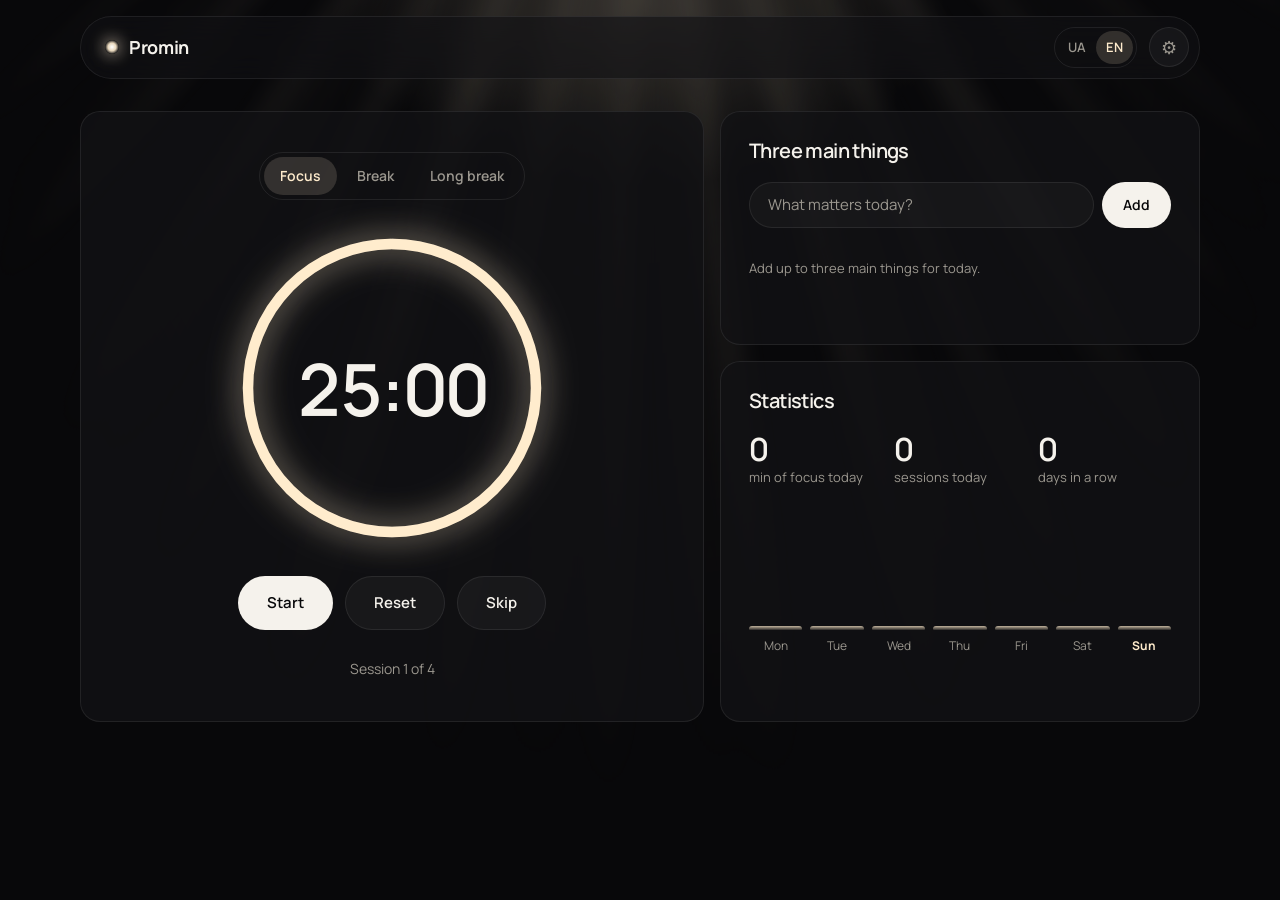
==== app.html @ d6ed8465 "Промінь: лендінг і PWA-застосунок таймера фокусу Co-Authored-By: Claude Opus 5.5 <noreply@anthropic." ====
<!DOCTYPE html>
<html lang="uk">
<head>
  <meta charset="UTF-8">
  <meta name="viewport" content="width=device-width, initial-scale=1.0">
  <title data-i18n="page.title">Промінь — застосунок</title>
  <link rel="preconnect" href="https://fonts.googleapis.com">
  <link rel="preconnect" href="https://fonts.gstatic.com" crossorigin>
  <link href="https://fonts.googleapis.com/css2?family=Manrope:wght@400;500;600;700&display=swap" rel="stylesheet">
  <link rel="stylesheet" href="css/style.css">
  <link rel="stylesheet" href="css/app.css">
  <link rel="manifest" href="manifest.webmanifest">
  <link rel="icon" href="icons/icon.svg" type="image/svg+xml">
  <meta name="theme-color" content="#08080a">
  <link rel="apple-touch-icon" href="icons/icon-maskable-512.png">
  <meta name="apple-mobile-web-app-status-bar-style" content="black">
</head>
<body>

  <!-- Фон: промені світла -->
  <div class="app-bg" aria-hidden="true">
    <div class="rays"></div>
  </div>

  <!-- Шапка застосунку -->
  <header class="app-header">
    <a href="index.html" class="logo" data-i18n="brand">Промінь</a>
    <div class="app-header-actions">
           <button type="button" class="btn btn-ghost btn-small install-button" id="install" hidden>
        <svg class="install-icon" viewBox="0 0 24 24" aria-hidden="true">
          <path d="M12 4v11M7.5 10.5 12 15l4.5-4.5M5 19h14"/>
        </svg>
        <span class="install-text" data-i18n="app.install">Встановити</span>
      </button>
      <div class="lang" role="group" data-i18n-label="language" aria-label="Мова">
        <button type="button" class="lang-option" data-lang="uk">UA</button>
        <button type="button" class="lang-option" data-lang="en">EN</button>
      </div>
      <button type="button" class="icon-button" id="settings-open" data-i18n-label="settings.open" aria-label="Налаштування">⚙</button>
    </div>
  </header>

  <main class="app">

    <!-- 1. Таймер -->
    <section class="panel timer-panel">
      <h1 class="visually-hidden" data-i18n="timer.heading">Таймер фокусу</h1>

      <div class="modes">
        <button type="button" class="mode is-active" data-mode="focus" data-i18n="mode.focus">Фокус</button>
        <button type="button" class="mode" data-mode="short" data-i18n="mode.short">Перерва</button>
        <button type="button" class="mode" data-mode="long" data-i18n="mode.long">Довга перерва</button>
      </div>

      <div class="timer">
        <svg class="timer-ring" viewBox="0 0 120 120" aria-hidden="true">
          <circle class="timer-track" cx="60" cy="60" r="54"></circle>
          <circle class="timer-progress" cx="60" cy="60" r="54" pathLength="100"></circle>
        </svg>
        <p class="timer-time">25:00</p>
      </div>

      <p class="current-task" hidden>
        <span data-i18n="timer.now">Зараз:</span>
        <strong class="current-task-title"></strong>
      </p>

      <div class="timer-buttons">
        <button type="button" class="btn btn-primary" id="timer-start">Старт</button>
        <button type="button" class="btn btn-ghost" id="timer-reset" data-i18n="timer.reset">Скинути</button>
        <button type="button" class="btn btn-ghost" id="timer-skip" data-i18n="timer.skip">Пропустити</button>
      </div>

      <p class="session-count">Сесія 1 з 4</p>
    </section>

    <!-- 2. Три головні справи -->
    <section class="panel tasks-panel">
      <h2 class="panel-title" data-i18n="tasks.title">Три головні справи</h2>

      <form class="task-form" id="task-form">
        <input type="text" name="title" placeholder="Що важливе сьогодні?" maxlength="80" required>
        <button type="submit" class="btn btn-primary btn-small" data-i18n="tasks.add">Додати</button>
      </form>

      <ul class="task-list" id="task-list"></ul>

      <template id="task-template">
        <li class="task">
          <button type="button" class="task-check" aria-label="Позначити виконаною"></button>
          <button type="button" class="task-title"></button>
          <span class="task-sessions"></span>
          <button type="button" class="task-delete" aria-label="Видалити">×</button>
        </li>
      </template>

      <p class="panel-hint">Натисни на задачу, щоб працювати над нею.</p>
    </section>

    <!-- 3. Статистика -->
    <section class="panel stats-panel">
      <h2 class="panel-title" data-i18n="stats.title">Статистика</h2>

      <div class="stats">
        <div class="stat">
          <p class="stat-value" id="stat-minutes">0</p>
          <p class="stat-label" data-i18n="stats.minutes">хв фокусу сьогодні</p>
        </div>
        <div class="stat">
          <p class="stat-value" id="stat-sessions">0</p>
          <p class="stat-label" id="stat-sessions-label">сесій сьогодні</p>
        </div>
        <div class="stat">
          <p class="stat-value" id="stat-streak">0</p>
          <p class="stat-label" id="stat-streak-label">днів поспіль</p>
        </div>
      </div>

      <div class="week" id="week" data-i18n-label="stats.week" aria-label="Хвилини фокусу за цей тиждень"></div>
    </section>

  </main>

  <!-- Налаштування -->
  <dialog class="settings" id="settings" aria-labelledby="settings-title">
    <form method="dialog" class="settings-form" id="settings-form">
      <h2 class="settings-title" id="settings-title" data-i18n="settings.title">Налаштування</h2>

      <div class="settings-grid">
        <label class="field">
          <span data-i18n="settings.focus">Фокус, хв</span>
          <input type="number" name="focus" min="1" max="90" required>
        </label>
        <label class="field">
          <span data-i18n="settings.short">Перерва, хв</span>
          <input type="number" name="short" min="1" max="30" required>
        </label>
        <label class="field">
          <span data-i18n="settings.long">Довга перерва, хв</span>
          <input type="number" name="long" min="1" max="60" required>
        </label>
        <label class="field">
          <span data-i18n="settings.longEvery">Сесій до довгої перерви</span>
          <input type="number" name="longEvery" min="2" max="8" required>
        </label>
      </div>

      <label class="toggle">
        <input type="checkbox" name="sound">
            <span data-i18n="settings.sound">Звук і вібрація наприкінці сесії</span>
      </label>
      <label class="toggle">
        <input type="checkbox" name="autoStart">
        <span data-i18n="settings.autoStart">Автоматично запускати наступний режим</span>
      </label>
            <label class="toggle">
        <input type="checkbox" name="keepAwake">
        <span data-i18n="settings.keepAwake">Не гасити екран, поки йде таймер</span>
      </label>

      <div class="settings-actions">
        <button type="button" class="btn btn-ghost btn-small" id="sound-test" data-i18n="settings.soundTest">Перевірити звук</button>
        <div class="settings-buttons">
          <button type="submit" value="cancel" class="btn btn-ghost btn-small" formnovalidate data-i18n="settings.cancel">Скасувати</button>
          <button type="submit" value="save" class="btn btn-primary btn-small" data-i18n="settings.save">Зберегти</button>
        </div>
      </div>
    </form>
  </dialog>

  <script type="module" src="js/app/main.js"></script>
</body>
</html>
---- css/style.css ----
/* =========================================
   1. ЗМІННІ
   ========================================= */
:root {
  /* Кольори */
  --color-bg: #08080a;                        /* майже чорний фон */
  --color-surface: rgba(255, 255, 255, 0.04); /* фон карток */
  --color-border: rgba(255, 255, 255, 0.08);  /* тонкі рамки */
  --color-text: #f5f2ec;                      /* теплий білий */
  --color-text-muted: #9b978f;                /* другорядний текст */
  --color-light: 255, 236, 205;               /* колір світла (R, G, B) */

  /* Шрифт */
  --font: 'Manrope', sans-serif;

  /* Розміри */
  --container: 1120px;
  --section-space: 140px;
  --gutter: max(24px, (100% - var(--container)) / 2);
  --radius: 20px;
}

/* =========================================
   2. СКИДАННЯ
   ========================================= */
*,
*::before,
*::after {
  margin: 0;
  padding: 0;
  box-sizing: border-box;
}

html {
  scroll-behavior: smooth;
}

body {
  background-color: var(--color-bg);
  color: var(--color-text);
  font-family: var(--font);
  font-size: 17px;
  line-height: 1.6;
}

img,
svg {
  display: block;
  max-width: 100%;
}

a {
  color: inherit;
  text-decoration: none;
}

ul {
  list-style: none;
}

button {
  font: inherit;
  color: inherit;
}

/* =========================================
   3. ТИПОГРАФІКА
   ========================================= */
h1,
h2,
h3 {
  font-weight: 600;
  line-height: 1.1;
  letter-spacing: -0.03em;
}

h1 {
  font-size: clamp(44px, 7vw, 88px);
}

h2 {
  font-size: clamp(34px, 4.5vw, 56px);
}

h3 {
  font-size: 22px;
  letter-spacing: -0.01em;
}

p {
  max-width: 60ch;
}

/* =========================================
   4. СЕКЦІЇ
   ========================================= */
section {
  padding: var(--section-space) var(--gutter);
}

section > h2 {
  max-width: 18ch;
  margin: 0 auto 64px;
  text-align: center;
}

.eyebrow {
  margin: 0 auto 16px;
  text-align: center;
  font-size: 13px;
  font-weight: 600;
  letter-spacing: 0.2em;
  text-transform: uppercase;
  color: rgba(var(--color-light), 0.75);
}

/* =========================================
   5. ПРОМЕНІ СВІТЛА
   ========================================= */
.hero,
.finale {
  position: relative;
  isolation: isolate;
  overflow: hidden;
}

.hero {
  min-height: 100vh;
}

.rays {
  position: absolute;
  inset: 0;
  z-index: -1;
  pointer-events: none;
  background: radial-gradient(ellipse 35% 30% at 50% 0%, rgba(var(--color-light), 0.3), transparent 70%);
  mask-image: radial-gradient(ellipse 55% 90% at 50% 0%, #000 25%, transparent 100%);
}

.rays::before,
.rays::after {
  content: '';
  position: absolute;
  top: -50%;
  left: 50%;
  width: 200%;
  height: 150%;
  translate: -50% 0;
  transform-origin: 50% 0;
  background: repeating-conic-gradient(
    from 180deg at 50% 0%,
    transparent 0deg,
    rgba(var(--color-light), 0.18) 1.5deg,
    transparent 3deg,
    transparent 8deg
  );
  filter: blur(12px);
  animation: rays-sway 14s ease-in-out infinite alternate;
}

.rays::after {
  background: repeating-conic-gradient(
    from 183deg at 50% 0%,
    transparent 0deg,
    rgba(var(--color-light), 0.12) 2deg,
    transparent 4deg,
    transparent 13deg
  );
  filter: blur(22px);
  animation-duration: 19s;
  animation-direction: alternate-reverse;
}

@keyframes rays-sway {
  from {
    rotate: -3deg;
  }
  to {
    rotate: 3deg;
  }
}

/* =========================================
   6. КНОПКИ
   ========================================= */
.btn {
  display: inline-flex;
  align-items: center;
  justify-content: center;
  padding: 14px 28px;
  border: 1px solid transparent;
  border-radius: 999px;
  font-size: 15px;
  font-weight: 600;
  cursor: pointer;
  transition: translate 0.3s ease, box-shadow 0.3s ease, border-color 0.3s ease;
}

.btn:hover {
  translate: 0 -2px;
}

.btn-primary {
  background-color: var(--color-text);
  color: var(--color-bg);
}

.btn-primary:hover {
  box-shadow: 0 0 32px rgba(var(--color-light), 0.45);
}

.btn-ghost {
  background-color: var(--color-surface);
  border-color: var(--color-border);
}

.btn-ghost:hover {
  border-color: rgba(var(--color-light), 0.4);
}

.btn-small {
  padding: 10px 20px;
  font-size: 14px;
}

/* =========================================
   7. ШАПКА
   ========================================= */
.header {
  position: fixed;
  top: 16px;
  left: 50%;
  translate: -50% 0;
  z-index: 100;
  width: min(100% - 32px, var(--container));
  display: flex;
  align-items: center;
  justify-content: space-between;
  gap: 24px;
  padding: 10px 10px 10px 24px;
  border: 1px solid var(--color-border);
  border-radius: 999px;
  background-color: rgba(18, 18, 20, 0.6);
  backdrop-filter: blur(16px);
}

.logo {
  display: flex;
  align-items: center;
  gap: 10px;
  font-size: 18px;
  font-weight: 700;
  letter-spacing: -0.02em;
}

.logo::before {
  content: '';
  width: 14px;
  height: 14px;
  border-radius: 50%;
  background: radial-gradient(circle, #ffffff 0%, rgba(var(--color-light), 0.9) 40%, transparent 72%);
  box-shadow: 0 0 16px rgba(var(--color-light), 0.8);
}

.nav ul {
  display: flex;
  gap: 32px;
}

.nav a {
  font-size: 15px;
  color: var(--color-text-muted);
  transition: color 0.3s ease;
}

.nav a:hover {
  color: var(--color-text);
}

/* =========================================
   8. ПЕРШИЙ ЕКРАН
   ========================================= */
.hero {
  display: flex;
  flex-direction: column;
  align-items: center;
  text-align: center;
  padding-top: 180px;
  padding-bottom: 120px;
}

.badge {
  margin-bottom: 28px;
  padding: 6px 16px;
  border: 1px solid rgba(var(--color-light), 0.25);
  border-radius: 999px;
  background-color: rgba(var(--color-light), 0.06);
  font-size: 14px;
  color: rgba(var(--color-light), 0.9);
}

.hero h1 {
  max-width: 14ch;
  padding-bottom: 0.1em;
  text-wrap: balance;
  background: linear-gradient(to bottom, #ffffff 30%, rgba(255, 255, 255, 0.55));
  -webkit-background-clip: text;
  background-clip: text;
  color: transparent;
}

.hero-text {
  max-width: 46ch;
  margin-top: 20px;
  font-size: 19px;
  color: var(--color-text-muted);
}

.hero-buttons {
  display: flex;
  flex-wrap: wrap;
  justify-content: center;
  gap: 12px;
  margin-top: 40px;
}

/* --- Скляна картка застосунку --- */
.app-card {
  width: min(100%, 420px);
  margin-top: 72px;
  padding: 24px 28px 28px;
  text-align: left;
  border: 1px solid var(--color-border);
  border-radius: var(--radius);
  background: linear-gradient(to bottom, rgba(255, 255, 255, 0.08), rgba(255, 255, 255, 0.02));
  backdrop-filter: blur(20px);
  box-shadow:
    0 40px 80px rgba(0, 0, 0, 0.5),
    inset 0 1px 0 rgba(255, 255, 255, 0.1);
}

.app-card-dots {
  display: flex;
  gap: 6px;
  margin-bottom: 24px;
}

.app-card-dots span {
  width: 10px;
  height: 10px;
  border-radius: 50%;
  background-color: rgba(255, 255, 255, 0.15);
}

.app-card-label {
  font-size: 13px;
  letter-spacing: 0.15em;
  text-transform: uppercase;
  color: var(--color-text-muted);
}

.app-card-time {
  margin: 4px 0 20px;
  font-size: 64px;
  font-weight: 600;
  line-height: 1.1;
  letter-spacing: -0.04em;
  font-variant-numeric: tabular-nums;
}

.app-card-tasks {
  display: grid;
  gap: 12px;
  padding-top: 20px;
  border-top: 1px solid var(--color-border);
}

.app-card-tasks li {
  display: flex;
  align-items: center;
  gap: 12px;
  font-size: 15px;
}

.app-card-tasks li::before {
  content: '';
  display: grid;
  place-items: center;
  flex-shrink: 0;
  width: 18px;
  height: 18px;
  border: 1.5px solid rgba(255, 255, 255, 0.25);
  border-radius: 50%;
  font-size: 11px;
  font-weight: 700;
}

.app-card-tasks li.is-done {
  color: var(--color-text-muted);
  text-decoration: line-through;
}

.app-card-tasks li.is-done::before {
  content: '✓';
  border-color: transparent;
  background-color: rgba(var(--color-light), 0.9);
  color: var(--color-bg);
  box-shadow: 0 0 12px rgba(var(--color-light), 0.6);
}

/* =========================================
   9. МОЖЛИВОСТІ: BENTO-СІТКА
   ========================================= */
.bento {
  display: grid;
  grid-template-columns: repeat(3, 1fr);
  gap: 16px;
}

.card {
  position: relative;
  isolation: isolate;
  padding: 32px;
  border: 1px solid var(--color-border);
  border-radius: var(--radius);
  background-color: var(--color-surface);
}

.card h3 {
  margin-bottom: 10px;
}

.card p {
  font-size: 16px;
  color: var(--color-text-muted);
}

.card-large {
  grid-column: span 2;
  grid-row: span 2;
  display: flex;
  flex-direction: column;
}

.card-wide {
  grid-column: span 3;
  display: grid;
  grid-template-columns: 1fr 1fr;
  align-items: center;
  gap: 48px;
}

/* --- Світло всередині картки, що йде за курсором --- */
.card::before {
  content: '';
  position: absolute;
  inset: 0;
  z-index: -1;
  border-radius: inherit;
  background: radial-gradient(400px circle at var(--x, 50%) var(--y, 50%), rgba(var(--color-light), 0.12), transparent 60%);
  opacity: 0;
  transition: opacity 0.4s ease;
  pointer-events: none;
}

.card:hover::before {
  opacity: 1;
}

/* --- Рамка, що підсвічується біля курсора --- */
.card::after {
  content: '';
  position: absolute;
  inset: -1px;
  padding: 1px;
  border-radius: inherit;
  background: radial-gradient(300px circle at var(--x, 50%) var(--y, 50%), rgba(var(--color-light), 1), transparent 70%);
  mask:
    linear-gradient(#000 0 0) content-box,
    linear-gradient(#000 0 0);
  mask-composite: exclude;
  opacity: 0;
  transition: opacity 0.4s ease;
  pointer-events: none;
}

.bento:hover .card::after {
  opacity: 1;
}

/* --- Ілюстрації в картках --- */
.ring {
  position: relative;
  display: grid;
  place-items: center;
  width: 200px;
  aspect-ratio: 1;
  margin: auto auto 0;
  font-size: 36px;
  font-weight: 600;
  letter-spacing: -0.03em;
  font-variant-numeric: tabular-nums;
}

.ring::before {
  content: '';
  position: absolute;
  inset: 0;
  border-radius: 50%;
  background: conic-gradient(rgba(var(--color-light), 0.9) 72%, rgba(255, 255, 255, 0.08) 0);
  mask: radial-gradient(farthest-side, transparent calc(100% - 8px), #000 calc(100% - 7px));
}

.switch {
  position: relative;
  width: 52px;
  height: 30px;
  margin-bottom: 28px;
  border-radius: 999px;
  background-color: rgba(var(--color-light), 0.85);
  box-shadow: 0 0 20px rgba(var(--color-light), 0.35);
}

.switch::after {
  content: '';
  position: absolute;
  top: 3px;
  right: 3px;
  width: 24px;
  height: 24px;
  border-radius: 50%;
  background-color: var(--color-bg);
}

.card-number {
  margin-bottom: 20px;
  font-size: 56px;
  font-weight: 600;
  line-height: 1;
  letter-spacing: -0.04em;
  color: rgba(var(--color-light), 0.95);
  text-shadow: 0 0 24px rgba(var(--color-light), 0.5);
}

.bars {
  display: flex;
  align-items: flex-end;
  gap: 10px;
  height: 120px;
}

.bars span {
  flex: 1;
  height: var(--h);
  border-radius: 6px 6px 2px 2px;
  background: linear-gradient(to top, rgba(var(--color-light), 0.12), rgba(var(--color-light), 0.75));
}

/* =========================================
   10. ЖИВЕ ДЕМО: ТАЙМЕР
   ========================================= */
.demo h2 {
  margin-bottom: 20px;
}

.section-text {
  margin: 0 auto 56px;
  text-align: center;
  text-wrap: balance;
  color: var(--color-text-muted);
}

.timer {
  position: relative;
  isolation: isolate;
  width: min(320px, 80vw);
  margin: 0 auto;
}

.timer::before {
  content: '';
  position: absolute;
  inset: 10%;
  z-index: -1;
  border-radius: 50%;
  background: radial-gradient(circle, rgba(var(--color-light), 0.18), transparent 70%);
  opacity: 0;
  transition: opacity 0.6s ease;
}

.timer.is-running::before {
  opacity: 1;
}

.timer-ring {
  width: 100%;
  overflow: visible;
  rotate: -90deg;
}

.timer-track,
.timer-progress {
  fill: none;
  stroke-width: 4;
}

.timer-track {
  stroke: rgba(255, 255, 255, 0.08);
}

.timer-progress {
  stroke: rgb(var(--color-light));
  stroke-linecap: round;
  stroke-dasharray: 100;
  stroke-dashoffset: 0;
  filter: drop-shadow(0 0 6px rgba(var(--color-light), 0.7));
  transition: stroke-dashoffset 1s linear;
}

.timer-time {
  position: absolute;
  inset: 0;
  display: grid;
  place-items: center;
  max-width: none;
  font-size: clamp(48px, 8vw, 72px);
  font-weight: 600;
  letter-spacing: -0.04em;
  font-variant-numeric: tabular-nums;
}

.timer-buttons {
  display: flex;
  justify-content: center;
  gap: 12px;
  margin-top: 48px;
}

/* =========================================
   11. ЦІНИ
   ========================================= */

/* --- Перемикач «щомісяця / щороку» --- */
.billing {
  position: relative;
  display: grid;
  grid-template-columns: 1fr 1fr;
  width: fit-content;
  margin: 0 auto 56px;
  padding: 4px;
  border: 1px solid var(--color-border);
  border-radius: 999px;
  background-color: var(--color-surface);
}

.billing::before {
  content: '';
  position: absolute;
  top: 4px;
  bottom: 4px;
  left: 4px;
  width: calc(50% - 4px);
  border-radius: 999px;
  background-color: var(--color-text);
  transition: translate 0.4s ease;
}

.billing.is-year::before {
  translate: 100% 0;
}

.billing-option {
  position: relative;
  padding: 10px 22px;
  border: none;
  border-radius: 999px;
  background: none;
  font-size: 15px;
  font-weight: 600;
  color: var(--color-text-muted);
  cursor: pointer;
  transition: color 0.4s ease;
}

.billing-option.is-active {
  color: var(--color-bg);
}

.billing-option span {
  margin-left: 6px;
  padding: 2px 8px;
  border-radius: 999px;
  background-color: rgba(var(--color-light), 0.15);
  font-size: 12px;
  color: rgb(var(--color-light));
}

.billing-option.is-active span {
  background-color: var(--color-bg);
}

/* --- Картки тарифів --- */
.plans {
  display: grid;
  grid-template-columns: repeat(3, 1fr);
  gap: 16px;
}

.plan {
  position: relative;
  display: flex;
  flex-direction: column;
  padding: 36px 32px 32px;
  border: 1px solid var(--color-border);
  border-radius: var(--radius);
  background-color: var(--color-surface);
}

.plan h3 {
  font-size: 20px;
}

.plan-price {
  display: flex;
  align-items: baseline;
  gap: 4px;
  margin: 20px 0 4px;
  font-size: 18px;
  color: var(--color-text-muted);
}
.price {
  display: inline-block;
  font-size: 56px;
  font-weight: 600;
  letter-spacing: -0.04em;
  color: var(--color-text);
  font-variant-numeric: tabular-nums;
}

.plan-period {
  font-size: 15px;
}

/* В англійській валюта стоїть перед числом: $5 */
html[lang="en"] .currency {
  order: -1;
}

.plan-text {
  font-size: 15px;
  color: var(--color-text-muted);
}

.plan-list {
  display: grid;
  gap: 12px;
  margin: 28px 0 36px;
  padding-top: 28px;
  border-top: 1px solid var(--color-border);
}

.plan-list li {
  display: flex;
  align-items: center;
  gap: 10px;
  font-size: 15px;
}

.plan-list li::before {
  content: '✓';
  font-weight: 700;
  color: rgb(var(--color-light));
}

.plan .btn {
  width: 100%;
  margin-top: auto;
}

/* --- Популярний тариф: на нього падає світло --- */
.plan-featured {
  border-color: rgba(var(--color-light), 0.35);
  background: linear-gradient(to bottom, rgba(var(--color-light), 0.1), rgba(255, 255, 255, 0.02) 60%);
  box-shadow: 0 0 80px rgba(var(--color-light), 0.08);
}

.plan-featured::before {
  content: '';
  position: absolute;
  top: -1px;
  left: 15%;
  right: 15%;
  height: 1px;
  background: linear-gradient(to right, transparent, rgb(var(--color-light)), transparent);
}

.plan-badge {
  position: absolute;
  top: -13px;
  left: 50%;
  translate: -50% 0;
  padding: 4px 14px;
  border-radius: 999px;
  background-color: rgb(var(--color-light));
  font-size: 12px;
  font-weight: 700;
  letter-spacing: 0.05em;
  color: var(--color-bg);
  white-space: nowrap;
}

/* =========================================
   12. ПИТАННЯ (АКОРДЕОН)
   ========================================= */
.faq-list {
  max-width: 760px;
  margin: 0 auto;
  border-top: 1px solid var(--color-border);
}

.faq-item {
  border-bottom: 1px solid var(--color-border);
  interpolate-size: allow-keywords;
}

.faq-item summary {
  display: flex;
  justify-content: space-between;
  align-items: center;
  gap: 24px;
  padding: 24px 0;
  font-size: 18px;
  font-weight: 600;
  list-style: none;
  cursor: pointer;
  transition: color 0.3s ease;
}

.faq-item summary::-webkit-details-marker {
  display: none;
}

.faq-item summary:hover {
  color: rgb(var(--color-light));
}

.faq-item summary::after {
  content: '+';
  display: grid;
  place-items: center;
  flex-shrink: 0;
  width: 32px;
  height: 32px;
  border: 1px solid var(--color-border);
  border-radius: 50%;
  font-size: 20px;
  font-weight: 400;
  transition: rotate 0.4s ease, background-color 0.4s ease, color 0.4s ease;
}

.faq-item[open] summary::after {
  rotate: 45deg;
  background-color: var(--color-text);
  color: var(--color-bg);
}

.faq-item::details-content {
  height: 0;
  overflow: clip;
  transition: height 0.4s ease, content-visibility 0.4s allow-discrete;
}

.faq-item[open]::details-content {
  height: auto;
}

.faq-item p {
  padding-bottom: 24px;
  color: var(--color-text-muted);
}

/* =========================================
   13. ФІНАЛ
   ========================================= */
.finale {
  text-align: center;
  padding-top: 180px;
  padding-bottom: 180px;
}

.finale h2 {
  margin-bottom: 20px;
  text-wrap: balance;
}

.finale .rays {
  mask-image:
    radial-gradient(ellipse 55% 90% at 50% 0%, #000 25%, transparent 100%),
    linear-gradient(to bottom, transparent, #000 20%);
  mask-composite: intersect;
}

.finale p {
  margin: 0 auto 40px;
  font-size: 19px;
  color: var(--color-text-muted);
}

/* =========================================
   14. ФУТЕР
   ========================================= */
.footer {
  display: flex;
  flex-wrap: wrap;
  justify-content: space-between;
  align-items: center;
  gap: 16px;
  padding: 32px var(--gutter);
  border-top: 1px solid var(--color-border);
  font-size: 14px;
  color: var(--color-text-muted);
}

.footer .logo {
  color: var(--color-text);
}

/* =========================================
   15. АНІМАЦІЇ
   ========================================= */

/* --- Поява першого екрана --- */
@keyframes fade-up {
  from {
    opacity: 0;
    translate: 0 24px;
  }
  to {
    opacity: 1;
    translate: 0 0;
  }
}

@keyframes focus-in {
  from {
    opacity: 0;
    filter: blur(12px);
  }
  to {
    opacity: 1;
    filter: blur(0);
  }
}

.badge,
.hero-text,
.hero-buttons,
.app-card {
  animation: fade-up 1s ease both;
}

.hero h1 {
  animation: focus-in 1.4s ease both;
}

.badge        { animation-delay: 0.1s; }
.hero h1      { animation-delay: 0.25s; }
.hero-text    { animation-delay: 0.5s; }
.hero-buttons { animation-delay: 0.65s; }
.app-card     { animation-delay: 0.85s; }

/* --- Поява блоків при прокрутці --- */
.reveal {
  opacity: 0;
  translate: 0 32px;
  transition: opacity 0.9s ease, translate 0.9s ease;
}

.reveal.is-visible {
  opacity: 1;
  translate: 0 0;
}

/* --- Якщо в системі вимкнені анімації --- */
@media (prefers-reduced-motion: reduce) {
  html {
    scroll-behavior: auto;
  }

  *,
  *::before,
  *::after {
    animation: none !important;
    transition: none !important;
  }

  .reveal {
    opacity: 1;
    translate: none;
  }
}

/* =========================================
   16. МОБІЛЬНА ВЕРСІЯ (до 768px)
   ========================================= */
@media (max-width: 768px) {
  :root {
    --section-space: 96px;
  }

  section > h2 {
    margin-bottom: 48px;
  }

    /* --- Шапка: логотип, мова і кнопка --- */
  .header {
    gap: 12px;
    padding-left: 20px;
  }

  .header-actions {
    gap: 8px;
  }

  .lang-option {
    padding: 6px 8px;
  }

  .nav {
    display: none;
  }

  /* --- Промені ширші, бо екран вузький --- */
  .rays {
    mask-image: radial-gradient(ellipse 100% 70% at 50% 0%, #000 25%, transparent 100%);
  }

  .finale .rays {
    mask-image:
      radial-gradient(ellipse 100% 90% at 50% 0%, #000 25%, transparent 100%),
      linear-gradient(to bottom, transparent, #000 20%);
  }

  /* --- Перший екран --- */
  .hero {
    padding-top: 140px;
    padding-bottom: 96px;
  }

  .hero-text {
    font-size: 17px;
  }

  .hero-buttons {
    flex-direction: column;
    width: 100%;
  }

  .app-card {
    margin-top: 56px;
  }

  /* --- Можливості: одна колонка --- */
  .bento {
    grid-template-columns: 1fr;
  }

  .card-large,
  .card-wide {
    grid-column: auto;
    grid-row: auto;
  }

  .card-wide {
    grid-template-columns: 1fr;
    gap: 32px;
  }

  .ring {
    margin-top: 32px;
  }

  /* --- Ціни: одна колонка --- */
  .plans {
    grid-template-columns: 1fr;
    gap: 28px;
  }

  /* --- Питання --- */
  .faq-item summary {
    font-size: 17px;
  }

  /* --- Фінал --- */
  .finale p {
    font-size: 17px;
    text-wrap: balance;
  }

  /* --- Футер --- */
  .footer {
    flex-direction: column;
    text-align: center;
  }
}
/* =========================================
   17. WEBGL-ПРОМЕНІ (бонус)
   ========================================= */
.rays canvas {
  position: absolute;
  inset: 0;
  width: 100%;
  height: 100%;
  animation: rays-on 2s ease both;
}

@keyframes rays-on {
  from {
    opacity: 0;
  }
}

.rays.is-webgl {
  background: none;
}

.rays.is-webgl::before,
.rays.is-webgl::after {
  display: none;
}

/* =========================================
   18. КУРСОР-СВІТЛЯЧОК
   ========================================= */
body.has-custom-cursor,
body.has-custom-cursor * {
  cursor: none;
}

.cursor-dot,
.cursor-glow {
  position: fixed;
  top: 0;
  left: 0;
  z-index: 1000;
  border-radius: 50%;
  pointer-events: none;
  translate: -50% -50%;
  transition: opacity 0.3s ease;
}

.cursor-dot {
  width: 8px;
  height: 8px;
  background-color: #ffffff;
  mix-blend-mode: difference;
}

.cursor-glow {
  width: 44px;
  height: 44px;
  border: 1px solid rgba(var(--color-light), 0.45);
  background: radial-gradient(circle, rgba(var(--color-light), 0.18), transparent 70%);
  box-shadow: 0 0 24px rgba(var(--color-light), 0.25);
  transition: opacity 0.3s ease, width 0.3s ease, height 0.3s ease, border-color 0.3s ease, background-color 0.3s ease;
}

.cursor-glow.is-hover {
  width: 70px;
  height: 70px;
  border-color: rgba(var(--color-light), 0.9);
  background-color: rgba(var(--color-light), 0.08);
}

.cursor-glow.is-down {
  width: 30px;
  height: 30px;
}

.cursor-dot.is-hidden,
.cursor-glow.is-hidden {
  opacity: 0;
}

/* =========================================
   19. ПЕРЕМИКАЧ МОВИ
   ========================================= */
.header-actions {
  display: flex;
  align-items: center;
  gap: 12px;
}

.lang {
  display: flex;
  padding: 3px;
  border: 1px solid var(--color-border);
  border-radius: 999px;
}

.lang-option {
  padding: 6px 10px;
  border: none;
  border-radius: 999px;
  background: none;
  font-size: 13px;
  font-weight: 600;
  color: var(--color-text-muted);
  cursor: pointer;
  transition: color 0.3s ease, background-color 0.3s ease;
}

.lang-option:hover {
  color: var(--color-text);
}

.lang-option.is-active {
  background-color: rgba(var(--color-light), 0.15);
  color: rgb(var(--color-light));
}
---- css/app.css ----
/* =========================================
   ЗАСТОСУНОК «ПРОМІНЬ»
   Спільні змінні, кнопки й таймер беремо зі style.css
   ========================================= */

/* --- Фон із променями --- */
.app-bg {
  position: fixed;
  inset: 0;
  z-index: -1;
  overflow: hidden;
}

.app-bg .rays {
  opacity: 0.6;
}

/* У застосунку промені нерухомі: ніщо не відволікає, і батарея ціла */
.app-bg .rays::before,
.app-bg .rays::after {
  animation: none;
}

/* --- hidden ховає завжди, навіть кнопки з display: inline-flex --- */
[hidden] {
  display: none !important;
}

/* --- Дотик: без сірого «спалаху» і без збільшення від подвійного тапу --- */
button,
a {
  -webkit-tap-highlight-color: transparent;
  touch-action: manipulation;
}

/* --- Текст лише для програм читання з екрана --- */
.visually-hidden {
  position: absolute;
  width: 1px;
  height: 1px;
  overflow: hidden;
  clip-path: inset(50%);
  white-space: nowrap;
}

/* --- Шапка --- */
.app-header {
  display: flex;
  justify-content: space-between;
  align-items: center;
  width: min(100% - 32px, var(--container));
  margin: 16px auto 0;
  padding: 10px 10px 10px 24px;
  border: 1px solid var(--color-border);
  border-radius: 999px;
  background-color: rgba(18, 18, 20, 0.6);
  backdrop-filter: blur(16px);
}

.app-header-actions {
  display: flex;
  align-items: center;
  gap: 12px;
}

.icon-button {
  display: grid;
  place-items: center;
  width: 40px;
  height: 40px;
  border: 1px solid var(--color-border);
  border-radius: 50%;
  background-color: var(--color-surface);
  font-size: 18px;
  color: var(--color-text-muted);
  cursor: pointer;
  transition: color 0.3s ease, border-color 0.3s ease;
}

.icon-button:hover {
  border-color: rgba(var(--color-light), 0.4);
  color: var(--color-text);
}

/* --- Кнопка «Встановити»: значок і текст --- */
.install-button {
  gap: 8px;
}

.install-icon {
  width: 16px;
  height: 16px;
  fill: none;
  stroke: currentColor;
  stroke-width: 2;
  stroke-linecap: round;
  stroke-linejoin: round;
}

/* --- Сітка застосунку --- */
.app {
  display: grid;
  grid-template-columns: 1.3fr 1fr;
  grid-template-areas:
    "timer tasks"
    "timer stats";
  gap: 16px;
  width: min(100% - 32px, var(--container));
  margin: 32px auto 48px;
}

.panel {
  padding: 28px;
  border: 1px solid var(--color-border);
  border-radius: var(--radius);
  background-color: rgba(18, 18, 20, 0.8);
}

.panel-title {
  max-width: none;
  margin: 0 0 20px;
  font-size: 20px;
  text-align: left;
}

.panel-hint {
  margin-top: 14px;
  font-size: 13px;
  color: var(--color-text-muted);
}

/* --- Панель таймера --- */
.timer-panel {
  grid-area: timer;
  display: flex;
  flex-direction: column;
  align-items: center;
  justify-content: center;
  gap: 28px;
  padding: 40px 28px;
}

.modes {
  display: flex;
  gap: 4px;
  padding: 4px;
  border: 1px solid var(--color-border);
  border-radius: 999px;
}

.mode {
  padding: 8px 16px;
  border: none;
  border-radius: 999px;
  background: none;
  font-size: 14px;
  font-weight: 600;
  color: var(--color-text-muted);
  cursor: pointer;
  transition: color 0.3s ease, background-color 0.3s ease;
}

.mode:hover {
  color: var(--color-text);
}

.mode.is-active {
  background-color: rgba(var(--color-light), 0.15);
  color: rgb(var(--color-light));
}

.current-task {
  font-size: 15px;
  color: var(--color-text-muted);
}

.current-task-title {
  font-weight: 600;
  color: var(--color-text);
}

.timer-panel .timer-buttons {
  flex-wrap: wrap;
  margin-top: 0;
}

.session-count {
  font-size: 14px;
  color: var(--color-text-muted);
}

/* --- Задачі --- */
.tasks-panel {
  grid-area: tasks;
}

.task-form {
  display: flex;
  gap: 8px;
  margin-bottom: 16px;
}

.task-form input {
  flex: 1;
  min-width: 0;
  padding: 10px 18px;
  border: 1px solid var(--color-border);
  border-radius: 999px;
  background-color: rgba(255, 255, 255, 0.03);
  font: inherit;
  font-size: 15px;
  color: var(--color-text);
  outline: none;
  transition: border-color 0.3s ease;
}

.task-form input::placeholder {
  color: var(--color-text-muted);
}

.task-form input:focus {
  border-color: rgba(var(--color-light), 0.5);
}

.task-list {
  display: grid;
  gap: 8px;
}

.task {
  display: flex;
  align-items: center;
  gap: 12px;
  padding: 12px 14px;
  border: 1px solid transparent;
  border-radius: 14px;
  background-color: rgba(255, 255, 255, 0.03);
  transition: border-color 0.3s ease, background-color 0.3s ease;
}

.task.is-current {
  border-color: rgba(var(--color-light), 0.35);
  background-color: rgba(var(--color-light), 0.06);
}

.task-check {
  display: grid;
  place-items: center;
  flex-shrink: 0;
  width: 20px;
  height: 20px;
  border: 1.5px solid rgba(255, 255, 255, 0.3);
  border-radius: 50%;
  background: none;
  font-size: 11px;
  font-weight: 700;
  color: var(--color-bg);
  cursor: pointer;
}

.task.is-done .task-check {
  border-color: transparent;
  background-color: rgba(var(--color-light), 0.9);
}

.task.is-done .task-check::before {
  content: '✓';
}

.task-title {
  flex: 1;
  min-width: 0;
  padding: 0;
  border: none;
  background: none;
  font-size: 15px;
  text-align: left;
  overflow-wrap: anywhere;
  cursor: pointer;
}

.task.is-done .task-title {
  color: var(--color-text-muted);
  text-decoration: line-through;
}

.task-sessions {
  font-size: 13px;
  white-space: nowrap;
  color: rgba(var(--color-light), 0.8);
}

.task-delete {
  padding: 0 4px;
  border: none;
  background: none;
  font-size: 20px;
  line-height: 1;
  color: var(--color-text-muted);
  cursor: pointer;
  opacity: 0;
  transition: opacity 0.2s ease, color 0.2s ease;
}

.task:hover .task-delete,
.task-delete:focus-visible {
  opacity: 1;
}

.task-delete:hover {
  color: var(--color-text);
}

/* --- Статистика --- */
.stats-panel {
  grid-area: stats;
}

.stats {
  display: grid;
  grid-template-columns: repeat(3, 1fr);
  gap: 12px;
  margin-bottom: 28px;
}

.stat-value {
  font-size: 32px;
  font-weight: 600;
  line-height: 1.1;
  letter-spacing: -0.03em;
  font-variant-numeric: tabular-nums;
}

.stat-label {
  font-size: 13px;
  color: var(--color-text-muted);
}

.week {
  display: grid;
  grid-template-columns: repeat(7, 1fr);
  gap: 8px;
  height: 140px;
}

.week-day {
  display: grid;
  grid-template-rows: 1fr auto;
  justify-items: center;
  gap: 6px;
  height: 100%;
}

.week-bar {
  align-self: end;
  width: 100%;
  height: var(--h);
  min-height: 4px;
  border-radius: 6px 6px 2px 2px;
  background: linear-gradient(to top, rgba(var(--color-light), 0.12), rgba(var(--color-light), 0.75));
  transition: height 0.6s ease;
}

.week-day span {
  font-size: 12px;
  color: var(--color-text-muted);
}

.week-day.is-today span {
  font-weight: 700;
  color: rgb(var(--color-light));
}

/* --- Телефон і планшет --- */
@media (max-width: 900px) {
  .app {
    grid-template-columns: minmax(0, 1fr);
    grid-template-areas:
      "timer"
      "tasks"
      "stats";
  }
}

/* --- Телефон --- */
@media (max-width: 600px) {
  /* Шапка компактніша, а «Встановити» стає круглою кнопкою-значком */
  .app-header {
    margin-top: 12px;
    padding: 8px 8px 8px 18px;
  }

  .app-header-actions {
    gap: 8px;
  }

  .install-button {
    width: 40px;
    height: 40px;
    padding: 0;
  }

  .install-text {
    position: absolute;
    width: 1px;
    height: 1px;
    overflow: hidden;
    clip-path: inset(50%);
    white-space: nowrap;
  }

  .app {
    gap: 12px;
    margin-top: 16px;
  }

  .panel {
    padding: 24px 20px;
  }

  .timer-panel {
    gap: 24px;
    padding: 28px 20px;
  }

  .mode {
    padding: 8px 12px;
    font-size: 13px;
  }

  .timer-panel .timer {
    width: min(280px, 100%);
  }

  /* «Старт» на всю ширину: у нього легко влучити великим пальцем */
  .timer-panel .timer-buttons {
    display: grid;
    grid-template-columns: repeat(2, minmax(0, 1fr));
    width: 100%;
  }

  .timer-panel .timer-buttons .btn {
    padding-inline: 12px;
  }

  #timer-start {
    grid-column: 1 / -1;
  }

  /* Від 16px: інакше iPhone збільшує сторінку, коли торкаєшся поля */
  .task-form input {
    font-size: 16px;
  }
}

/* --- Перерви світять «холодним» світлом --- */
.timer-panel[data-mode="short"],
.timer-panel[data-mode="long"] {
  --color-light: 170, 210, 255;
}

/* =========================================
   ВІКНО НАЛАШТУВАНЬ
   ========================================= */
.settings {
  width: min(100% - 32px, 460px);
  margin: auto;
  padding: 0;
  border: 1px solid var(--color-border);
  border-radius: var(--radius);
  background-color: #121214;
  color: var(--color-text);
}

.settings::backdrop {
  background-color: rgba(0, 0, 0, 0.6);
  backdrop-filter: blur(4px);
}

.settings[open] {
  animation: dialog-in 0.3s ease;
}

@keyframes dialog-in {
  from {
    opacity: 0;
    translate: 0 12px;
  }
}

.settings-form {
  display: grid;
  gap: 20px;
  padding: 28px;
}

.settings-title {
  font-size: 22px;
}

.settings-grid {
  display: grid;
  grid-template-columns: 1fr 1fr;
  gap: 14px;
}

/* --- Числові поля --- */
.field {
  display: grid;
  gap: 6px;
  font-size: 13px;
  color: var(--color-text-muted);
}

.field input {
  padding: 10px 14px;
  border: 1px solid var(--color-border);
  border-radius: 12px;
  background-color: rgba(255, 255, 255, 0.03);
  font: inherit;
  font-size: 16px;
  color: var(--color-text);
  outline: none;
  transition: border-color 0.3s ease;
}

.field input:focus {
  border-color: rgba(var(--color-light), 0.5);
}

.field input:user-invalid {
  border-color: #e5484d;
}

/* --- Перемикачі замість звичайних галочок --- */
.toggle {
  display: flex;
  align-items: center;
  gap: 12px;
  font-size: 15px;
  cursor: pointer;
}

.toggle input {
  appearance: none;
  position: relative;
  flex-shrink: 0;
  width: 44px;
  height: 26px;
  margin: 0;
  border-radius: 999px;
  background-color: rgba(255, 255, 255, 0.12);
  cursor: pointer;
  transition: background-color 0.3s ease;
}

.toggle input::after {
  content: '';
  position: absolute;
  top: 3px;
  left: 3px;
  width: 20px;
  height: 20px;
  border-radius: 50%;
  background-color: var(--color-text);
  transition: translate 0.3s ease, background-color 0.3s ease;
}

.toggle input:checked {
  background-color: rgba(var(--color-light), 0.85);
}

.toggle input:checked::after {
  translate: 18px 0;
  background-color: var(--color-bg);
}

.toggle input:focus-visible {
  outline: 2px solid rgba(var(--color-light), 0.8);
  outline-offset: 2px;
}

/* --- Кнопки внизу --- */
.settings-actions {
  display: flex;
  flex-wrap: wrap;
  justify-content: space-between;
  align-items: center;
  gap: 12px;
  margin-top: 4px;
}

.settings-buttons {
  display: flex;
  gap: 8px;
}

@media (max-width: 480px) {
  .settings-grid {
    grid-template-columns: 1fr;
  }
}
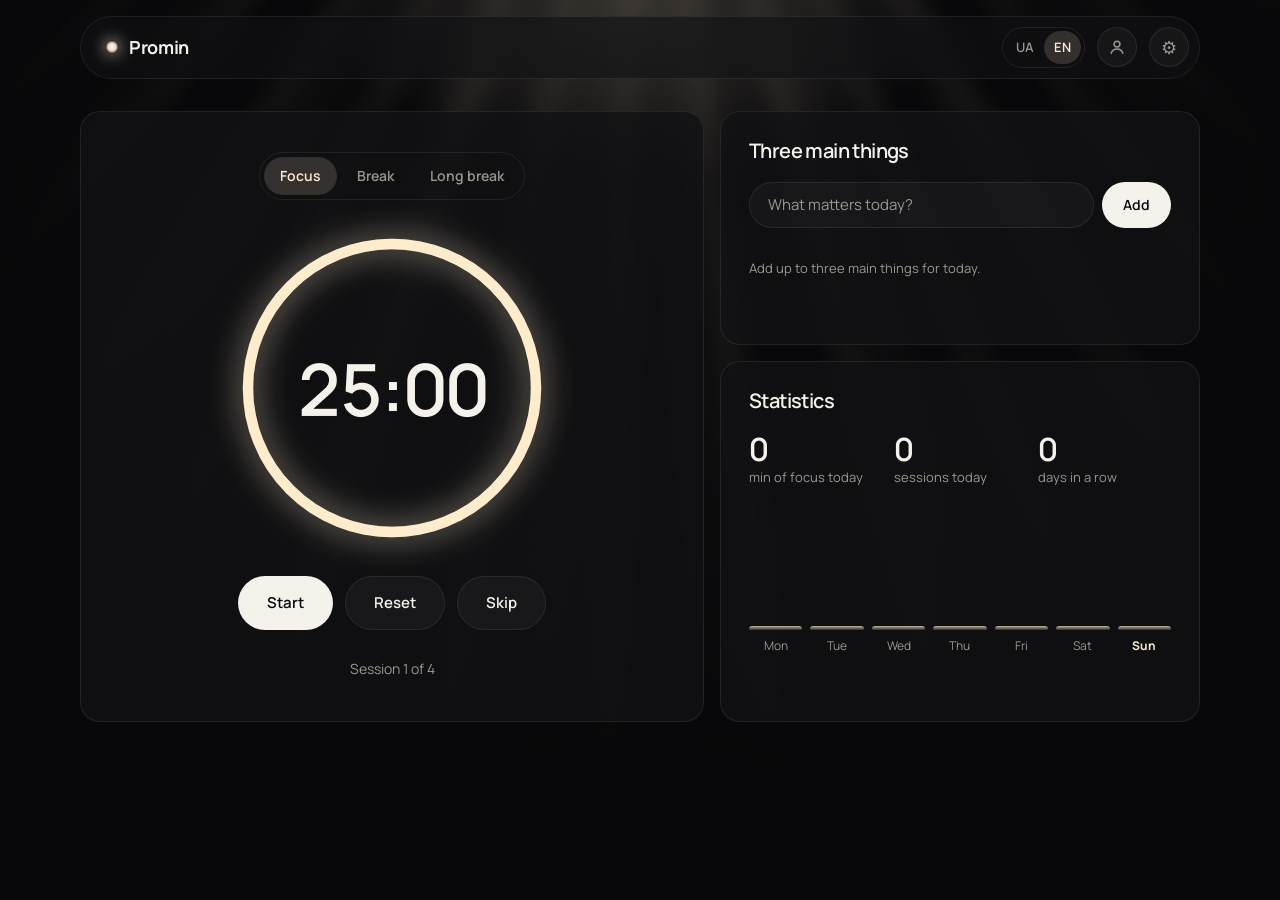
==== commit fa6d3392: "feat(account): sign in, sign up, sign out and delete account Co-Authored-By: Claude Opus 5.5 <norepl" ====
--- a/app.html
+++ b/app.html
@@ -24,7 +24,7 @@
 
   <!-- Шапка застосунку -->
   <header class="app-header">
-    <a href="index.html" class="logo" data-i18n="brand">Промінь</a>
+    <a href="index.html" class="logo"><span class="logo-text" data-i18n="brand">Промінь</span></a>
     <div class="app-header-actions">
            <button type="button" class="btn btn-ghost btn-small install-button" id="install" hidden>
         <svg class="install-icon" viewBox="0 0 24 24" aria-hidden="true">
@@ -36,6 +36,13 @@
         <button type="button" class="lang-option" data-lang="uk">UA</button>
         <button type="button" class="lang-option" data-lang="en">EN</button>
       </div>
+      <button type="button" class="icon-button account-button" id="account-open" data-state="guest" aria-label="Акаунт: вхід не виконано">
+        <svg class="account-icon" viewBox="0 0 24 24" aria-hidden="true">
+          <circle cx="12" cy="8.5" r="3.5"/>
+          <path d="M5 19.5c1.2-3.3 3.9-5 7-5s5.8 1.7 7 5"/>
+        </svg>
+        <span class="account-dot" aria-hidden="true"></span>
+      </button>
       <button type="button" class="icon-button" id="settings-open" data-i18n-label="settings.open" aria-label="Налаштування">⚙</button>
     </div>
   </header>
@@ -168,6 +175,52 @@
     </form>
   </dialog>
 
+  <!-- Акаунт -->
+  <dialog class="settings account" id="account" aria-labelledby="account-title">
+    <div class="settings-form">
+      <h2 class="settings-title" id="account-title" data-i18n="account.title">Акаунт</h2>
+
+      <!-- Без входу: вхід або реєстрація -->
+      <form class="account-auth" id="account-form">
+        <p class="account-lead" data-i18n="account.lead">Увійди, щоб задачі й статистика були на всіх твоїх пристроях.</p>
+        <div class="account-modes" role="group" data-i18n-label="account.modes" aria-label="Вхід або реєстрація">
+          <button type="button" class="account-mode" data-mode="signin" data-i18n="account.signin">Вхід</button>
+          <button type="button" class="account-mode" data-mode="signup" data-i18n="account.signup">Реєстрація</button>
+        </div>
+        <fieldset class="account-fields">
+          <label class="field">
+            <span data-i18n="account.email">Пошта</span>
+            <input type="email" name="email" autocomplete="email" maxlength="254" required>
+          </label>
+          <label class="field">
+            <span data-i18n="account.password">Пароль (від 8 символів)</span>
+            <input type="password" name="password" autocomplete="current-password" minlength="8" maxlength="72" required>
+          </label>
+        </fieldset>
+        <p class="account-message account-form-message" role="alert" hidden></p>
+        <p class="account-note" data-i18n="account.note">Відновити пароль поки не можна, тож запиши його.</p>
+        <div class="settings-actions">
+          <button type="button" class="btn btn-ghost btn-small" data-close data-i18n="account.close">Закрити</button>
+          <button type="submit" class="btn btn-primary btn-small" id="account-submit">Увійти</button>
+        </div>
+      </form>
+
+      <!-- Після входу: хто, стан синхронізації, вихід, видалення -->
+      <div class="account-panel" id="account-panel" hidden>
+        <p class="account-email"></p>
+        <p class="account-status"></p>
+        <p class="account-message account-panel-message" role="alert" hidden></p>
+        <div class="settings-actions">
+          <button type="button" class="btn btn-ghost btn-small account-delete" id="account-delete">Видалити акаунт</button>
+          <div class="settings-buttons">
+            <button type="button" class="btn btn-ghost btn-small" data-close data-i18n="account.close">Закрити</button>
+            <button type="button" class="btn btn-primary btn-small" id="account-signout">Вийти</button>
+          </div>
+        </div>
+      </div>
+    </div>
+  </dialog>
+
   <script type="module" src="js/app/main.js"></script>
 </body>
 </html>
--- a/css/app.css
+++ b/css/app.css
@@ -599,4 +599,152 @@
   .settings-grid {
     grid-template-columns: 1fr;
   }
-}+}
+/* =========================================
+   АКАУНТ
+   ========================================= */
+.account-button {
+  position: relative;
+}
+
+.account-icon {
+  width: 20px;
+  height: 20px;
+  fill: none;
+  stroke: currentColor;
+  stroke-width: 1.8;
+  stroke-linecap: round;
+}
+
+/* Крапка стану: без входу її не видно */
+.account-dot {
+  position: absolute;
+  top: 6px;
+  right: 6px;
+  width: 9px;
+  height: 9px;
+  border: 2px solid #121214;
+  border-radius: 50%;
+  background-color: var(--color-text-muted);
+  opacity: 0;
+  transition: opacity 0.3s ease, background-color 0.3s ease;
+}
+
+.account-button[data-state="synced"] .account-dot,
+.account-button[data-state="syncing"] .account-dot {
+  opacity: 1;
+  background-color: rgb(var(--color-light));
+  box-shadow: 0 0 8px rgba(var(--color-light), 0.7);
+}
+
+.account-button[data-state="syncing"] .account-dot {
+  animation: account-pulse 0.9s ease-in-out infinite alternate;
+}
+
+.account-button[data-state="pending"] .account-dot {
+  opacity: 1;
+}
+
+.account-button[data-state="error"] .account-dot {
+  opacity: 1;
+  background-color: #e5484d;
+}
+
+@keyframes account-pulse {
+  to {
+    opacity: 0.35;
+  }
+}
+
+.account-auth,
+.account-panel {
+  display: grid;
+  gap: 16px;
+}
+
+.account-lead,
+.account-status {
+  font-size: 14px;
+  color: var(--color-text-muted);
+}
+
+.account-note {
+  font-size: 13px;
+  color: var(--color-text-muted);
+}
+
+.account-email {
+  font-size: 16px;
+  font-weight: 600;
+  overflow-wrap: anywhere;
+}
+
+/* Перемикач «Вхід / Реєстрація» — як режими таймера */
+.account-modes {
+  display: flex;
+  justify-self: start;
+  gap: 4px;
+  padding: 4px;
+  border: 1px solid var(--color-border);
+  border-radius: 999px;
+}
+
+.account-mode {
+  padding: 8px 16px;
+  border: none;
+  border-radius: 999px;
+  background: none;
+  font: inherit;
+  font-size: 14px;
+  font-weight: 600;
+  color: var(--color-text-muted);
+  cursor: pointer;
+  transition: color 0.3s ease, background-color 0.3s ease;
+}
+
+.account-mode[aria-pressed="true"] {
+  background-color: rgba(var(--color-light), 0.15);
+  color: rgb(var(--color-light));
+}
+
+.account-fields {
+  display: grid;
+  gap: 14px;
+  min-width: 0;
+  margin: 0;
+  padding: 0;
+  border: none;
+}
+
+.account-fields:disabled {
+  opacity: 0.5;
+}
+
+.account-message {
+  padding: 10px 14px;
+  border-radius: 12px;
+  background-color: rgba(229, 72, 77, 0.12);
+  font-size: 14px;
+  color: #ff9b9e;
+}
+
+.account-delete.is-confirm {
+  border-color: rgba(229, 72, 77, 0.6);
+  color: #ff9b9e;
+}
+
+/* На вузьких телефонах лишаємо від логотипа тільки сяйво, щоб вмістилися кнопки */
+@media (max-width: 400px) {
+  .logo {
+    gap: 0;
+  }
+
+  .logo-text {
+    position: absolute;
+    width: 1px;
+    height: 1px;
+    overflow: hidden;
+    clip-path: inset(50%);
+    white-space: nowrap;
+  }
+}
